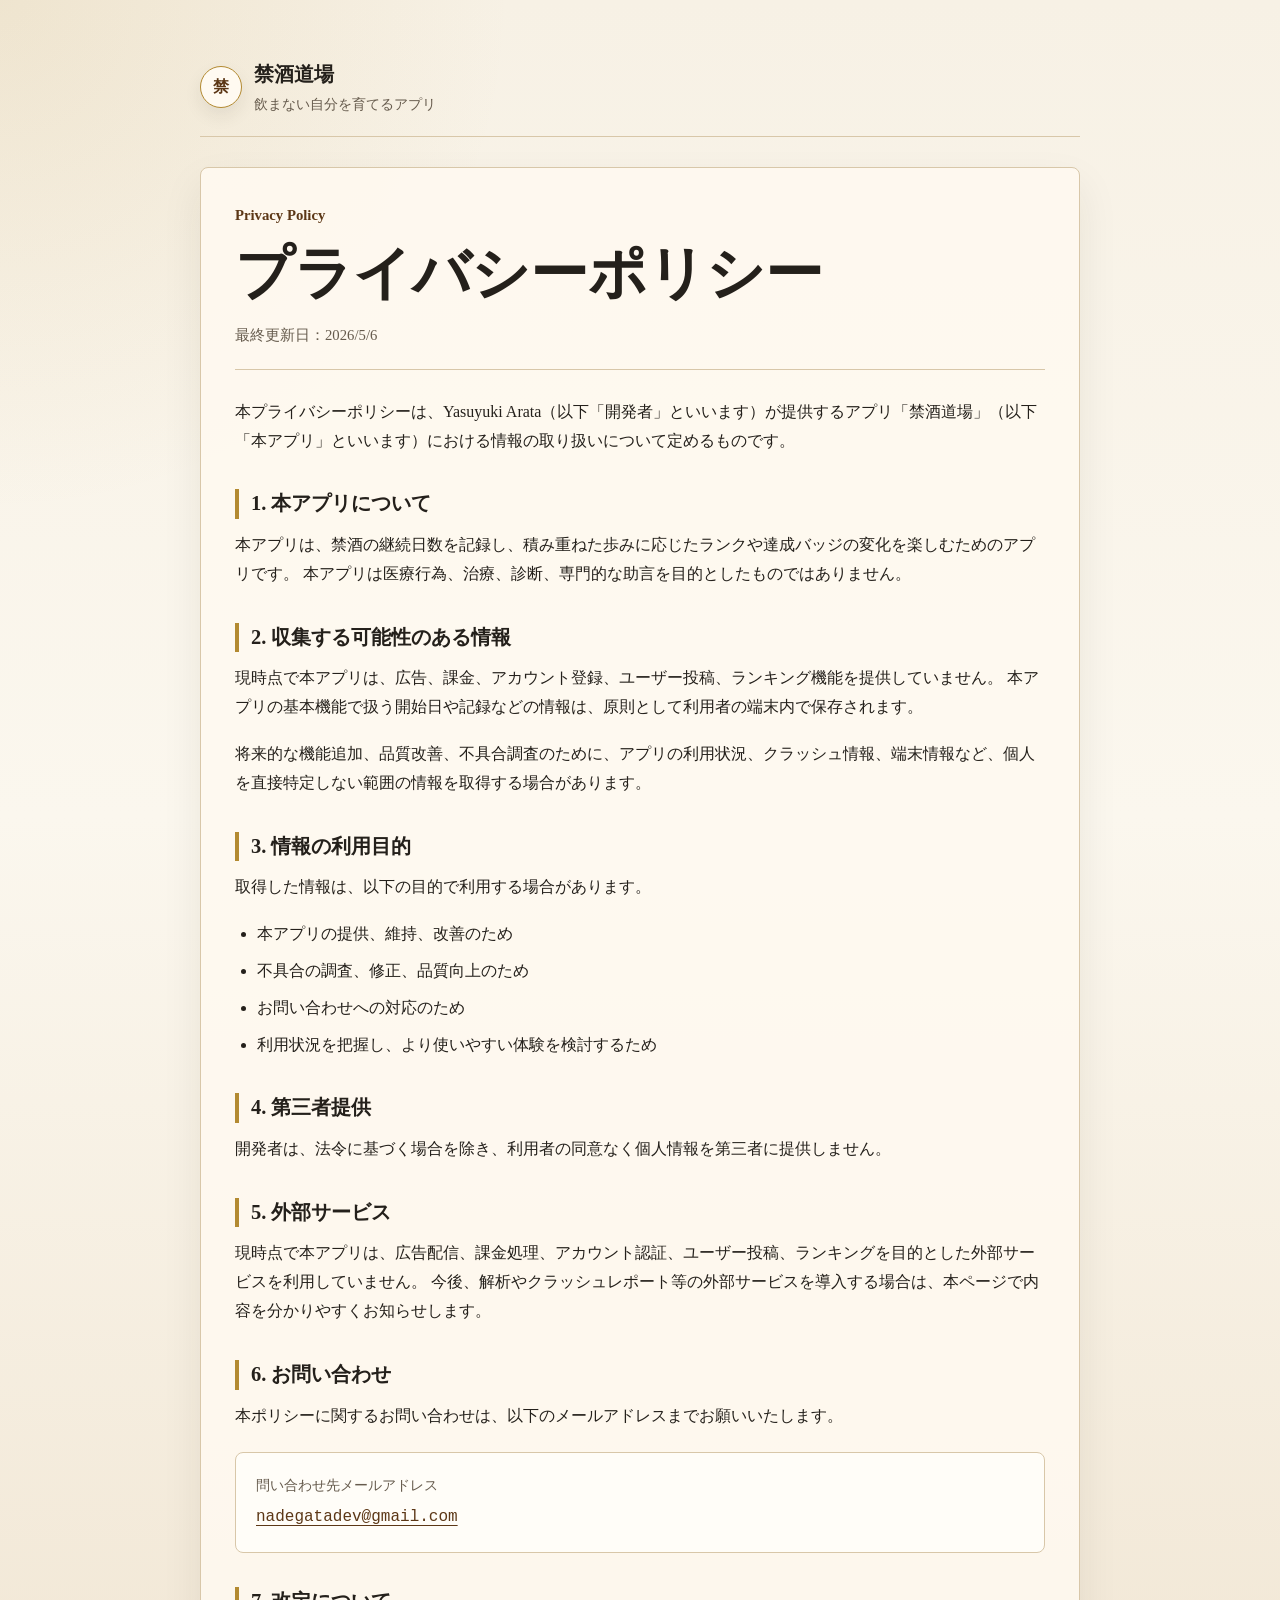
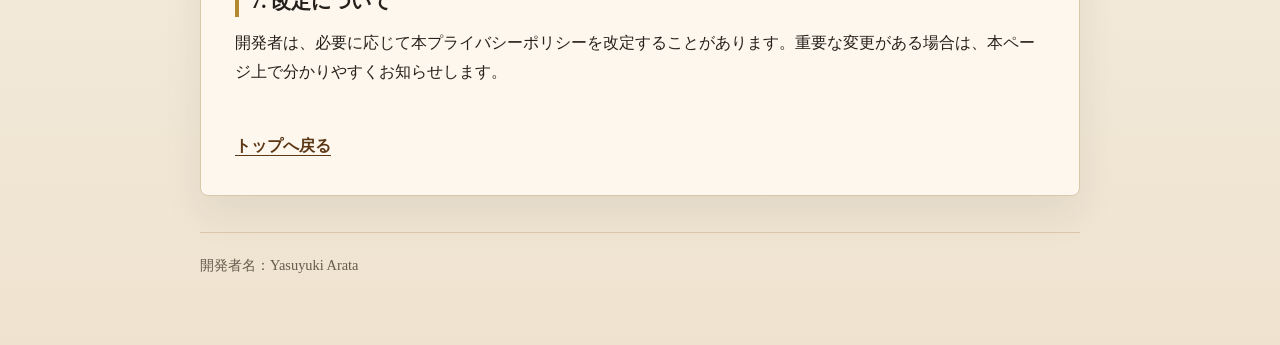
==== privacy/index.html @ 759e341c "Add GitHub Pages site" ====
<!doctype html>
<html lang="ja">
  <head>
    <meta charset="UTF-8">
    <meta name="viewport" content="width=device-width, initial-scale=1.0">
    <title>プライバシーポリシー | 禁酒道場</title>
    <meta name="description" content="禁酒道場のプライバシーポリシーです。収集する可能性のある情報、利用目的、第三者提供等について説明しています。">
    <link rel="stylesheet" href="../styles.css">
  </head>
  <body>
    <div class="site-shell">
      <header class="site-header">
        <a class="brand" href="../" aria-label="禁酒道場 トップ">
          <span class="brand-mark">禁</span>
          <span class="brand-text">
            <span class="brand-name">禁酒道場</span>
            <span class="brand-subtitle">飲まない自分を育てるアプリ</span>
          </span>
        </a>
      </header>

      <main class="page">
        <header class="page-header">
          <p class="eyebrow">Privacy Policy</p>
          <h1>プライバシーポリシー</h1>
          <p class="updated">最終更新日：2026/5/6</p>
        </header>

        <p>
          本プライバシーポリシーは、Yasuyuki Arata（以下「開発者」といいます）が提供するアプリ「禁酒道場」（以下「本アプリ」といいます）における情報の取り扱いについて定めるものです。
        </p>

        <h2>1. 本アプリについて</h2>
        <p>
          本アプリは、禁酒の継続日数を記録し、積み重ねた歩みに応じたランクや達成バッジの変化を楽しむためのアプリです。
          本アプリは医療行為、治療、診断、専門的な助言を目的としたものではありません。
        </p>

        <h2>2. 収集する可能性のある情報</h2>
        <p>
          現時点で本アプリは、広告、課金、アカウント登録、ユーザー投稿、ランキング機能を提供していません。
          本アプリの基本機能で扱う開始日や記録などの情報は、原則として利用者の端末内で保存されます。
        </p>
        <p>
          将来的な機能追加、品質改善、不具合調査のために、アプリの利用状況、クラッシュ情報、端末情報など、個人を直接特定しない範囲の情報を取得する場合があります。
        </p>

        <h2>3. 情報の利用目的</h2>
        <p>取得した情報は、以下の目的で利用する場合があります。</p>
        <ul>
          <li>本アプリの提供、維持、改善のため</li>
          <li>不具合の調査、修正、品質向上のため</li>
          <li>お問い合わせへの対応のため</li>
          <li>利用状況を把握し、より使いやすい体験を検討するため</li>
        </ul>

        <h2>4. 第三者提供</h2>
        <p>
          開発者は、法令に基づく場合を除き、利用者の同意なく個人情報を第三者に提供しません。
        </p>

        <h2>5. 外部サービス</h2>
        <p>
          現時点で本アプリは、広告配信、課金処理、アカウント認証、ユーザー投稿、ランキングを目的とした外部サービスを利用していません。
          今後、解析やクラッシュレポート等の外部サービスを導入する場合は、本ページで内容を分かりやすくお知らせします。
        </p>

        <h2>6. お問い合わせ</h2>
        <p>
          本ポリシーに関するお問い合わせは、以下のメールアドレスまでお願いいたします。
        </p>
        <div class="contact-box">
          <p class="contact-label">問い合わせ先メールアドレス</p>
          <p class="mail"><a href="mailto:nadegatadev@gmail.com">nadegatadev@gmail.com</a></p>
        </div>

        <h2>7. 改定について</h2>
        <p>
          開発者は、必要に応じて本プライバシーポリシーを改定することがあります。重要な変更がある場合は、本ページ上で分かりやすくお知らせします。
        </p>

        <a class="back-link" href="../">トップへ戻る</a>
      </main>

      <footer class="site-footer">
        <p>開発者名：Yasuyuki Arata</p>
      </footer>
    </div>
  </body>
</html>
---- styles.css ----
:root {
  --paper: #f7f1e5;
  --paper-deep: #efe3cf;
  --surface: #fffaf1;
  --ink: #24201b;
  --muted: #665b4d;
  --line: #d8c7a9;
  --accent: #8a5a20;
  --accent-deep: #5c3716;
  --gold: #b38a31;
  --shadow: rgba(36, 32, 27, 0.08);
}

* {
  box-sizing: border-box;
}

html {
  color: var(--ink);
  background:
    radial-gradient(circle at top left, rgba(179, 138, 49, 0.12), transparent 32rem),
    linear-gradient(180deg, var(--paper), #fbf7ee 42%, var(--paper-deep));
  font-family: "Hiragino Mincho ProN", "Yu Mincho", "YuMincho", "Noto Serif JP", serif;
  line-height: 1.8;
}

body {
  margin: 0;
  min-height: 100vh;
}

a {
  color: var(--accent-deep);
  text-decoration-thickness: 0.08em;
  text-underline-offset: 0.22em;
}

a:hover {
  color: var(--accent);
}

.site-shell {
  width: min(100%, 920px);
  margin: 0 auto;
  padding: 28px 20px 48px;
}

.site-header {
  padding: 28px 0 18px;
  border-bottom: 1px solid var(--line);
}

.brand {
  display: inline-flex;
  align-items: center;
  gap: 12px;
  color: var(--ink);
  text-decoration: none;
}

.brand-mark {
  display: grid;
  place-items: center;
  width: 42px;
  height: 42px;
  border: 1px solid var(--gold);
  border-radius: 50%;
  background: var(--surface);
  color: var(--accent-deep);
  font-weight: 700;
  line-height: 1;
  box-shadow: 0 8px 18px var(--shadow);
}

.brand-text {
  display: grid;
  gap: 0;
}

.brand-name {
  font-size: 1.25rem;
  font-weight: 700;
  letter-spacing: 0;
}

.brand-subtitle {
  color: var(--muted);
  font-size: 0.9rem;
}

.hero {
  padding: 56px 0 34px;
}

.eyebrow {
  margin: 0 0 10px;
  color: var(--accent-deep);
  font-size: 0.92rem;
  font-weight: 700;
}

h1 {
  margin: 0;
  font-size: clamp(2rem, 7vw, 3.6rem);
  line-height: 1.25;
  letter-spacing: 0;
}

.lead {
  max-width: 680px;
  margin: 18px 0 0;
  color: var(--muted);
  font-size: 1.05rem;
}

.page {
  margin-top: 30px;
  padding: 34px;
  border: 1px solid var(--line);
  border-radius: 8px;
  background: rgba(255, 250, 241, 0.88);
  box-shadow: 0 18px 42px var(--shadow);
}

.page-header {
  margin-bottom: 28px;
  padding-bottom: 20px;
  border-bottom: 1px solid var(--line);
}

.updated {
  margin: 12px 0 0;
  color: var(--muted);
  font-size: 0.92rem;
}

.nav-grid {
  display: grid;
  grid-template-columns: repeat(3, minmax(0, 1fr));
  gap: 16px;
  margin: 34px 0 0;
}

.nav-card {
  display: block;
  min-height: 168px;
  padding: 22px;
  border: 1px solid var(--line);
  border-radius: 8px;
  background: var(--surface);
  color: var(--ink);
  text-decoration: none;
  box-shadow: 0 14px 30px var(--shadow);
}

.nav-card:hover {
  border-color: var(--gold);
  color: var(--ink);
}

.nav-card strong {
  display: block;
  margin-bottom: 10px;
  color: var(--accent-deep);
  font-size: 1.18rem;
}

.nav-card span {
  color: var(--muted);
  font-size: 0.96rem;
}

h2 {
  margin: 34px 0 12px;
  padding-left: 12px;
  border-left: 4px solid var(--gold);
  font-size: 1.28rem;
  line-height: 1.45;
  letter-spacing: 0;
}

h2:first-child {
  margin-top: 0;
}

p,
ul,
ol {
  margin: 0 0 18px;
}

ul,
ol {
  padding-left: 1.4em;
}

li + li {
  margin-top: 8px;
}

.notice {
  margin: 24px 0;
  padding: 18px 20px;
  border: 1px solid var(--line);
  border-left: 5px solid var(--accent);
  border-radius: 8px;
  background: #fffdf8;
}

.contact-box {
  margin: 22px 0;
  padding: 20px;
  border: 1px solid var(--line);
  border-radius: 8px;
  background: #fffdf8;
}

.contact-label {
  margin: 0 0 4px;
  color: var(--muted);
  font-size: 0.9rem;
}

.mail {
  margin: 0;
  font-family: ui-monospace, SFMono-Regular, Menlo, Monaco, Consolas, monospace;
  font-size: 1rem;
  overflow-wrap: anywhere;
}

.back-link {
  display: inline-block;
  margin-top: 28px;
  font-weight: 700;
}

.site-footer {
  margin-top: 36px;
  padding-top: 20px;
  border-top: 1px solid var(--line);
  color: var(--muted);
  font-size: 0.9rem;
}

@media (max-width: 720px) {
  .site-shell {
    padding: 20px 16px 36px;
  }

  .site-header {
    padding-top: 18px;
  }

  .hero {
    padding: 40px 0 24px;
  }

  .page {
    margin-top: 22px;
    padding: 24px 18px;
  }

  .nav-grid {
    grid-template-columns: 1fr;
  }

  .nav-card {
    min-height: auto;
  }
}
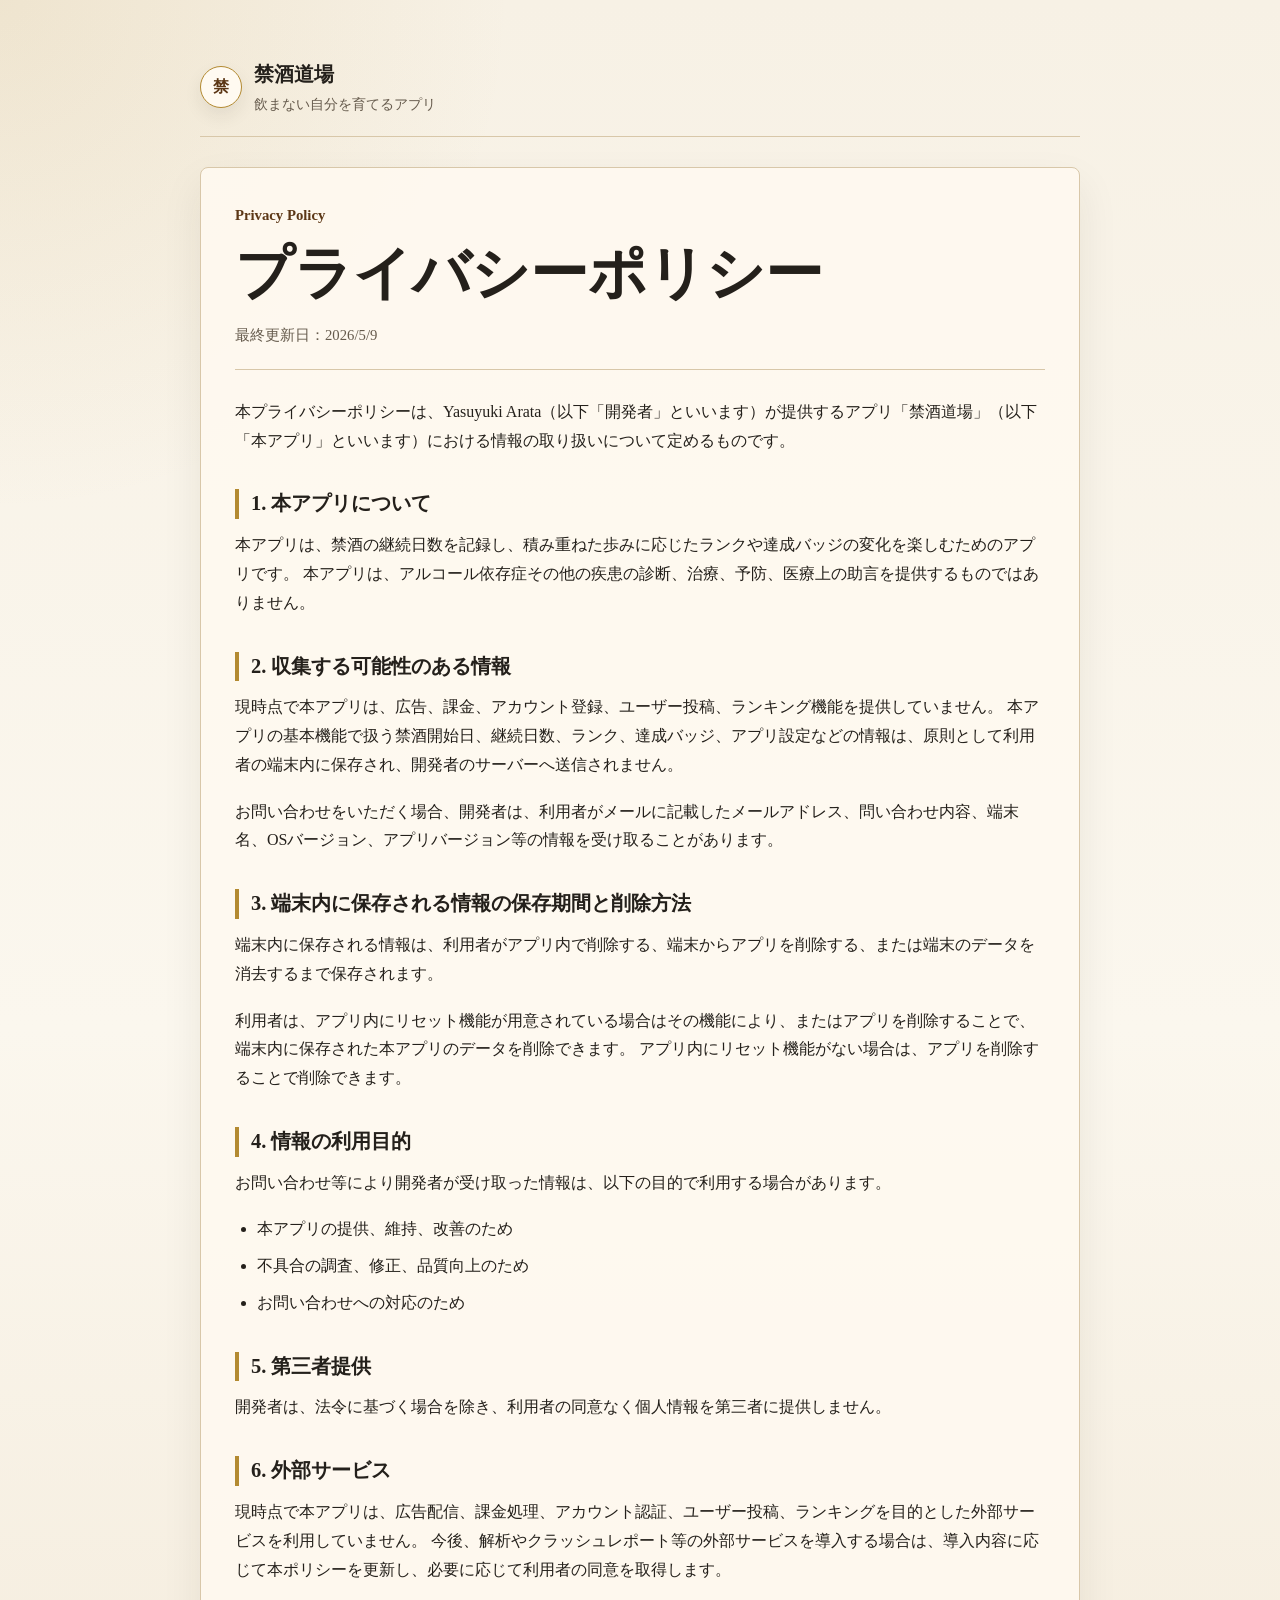
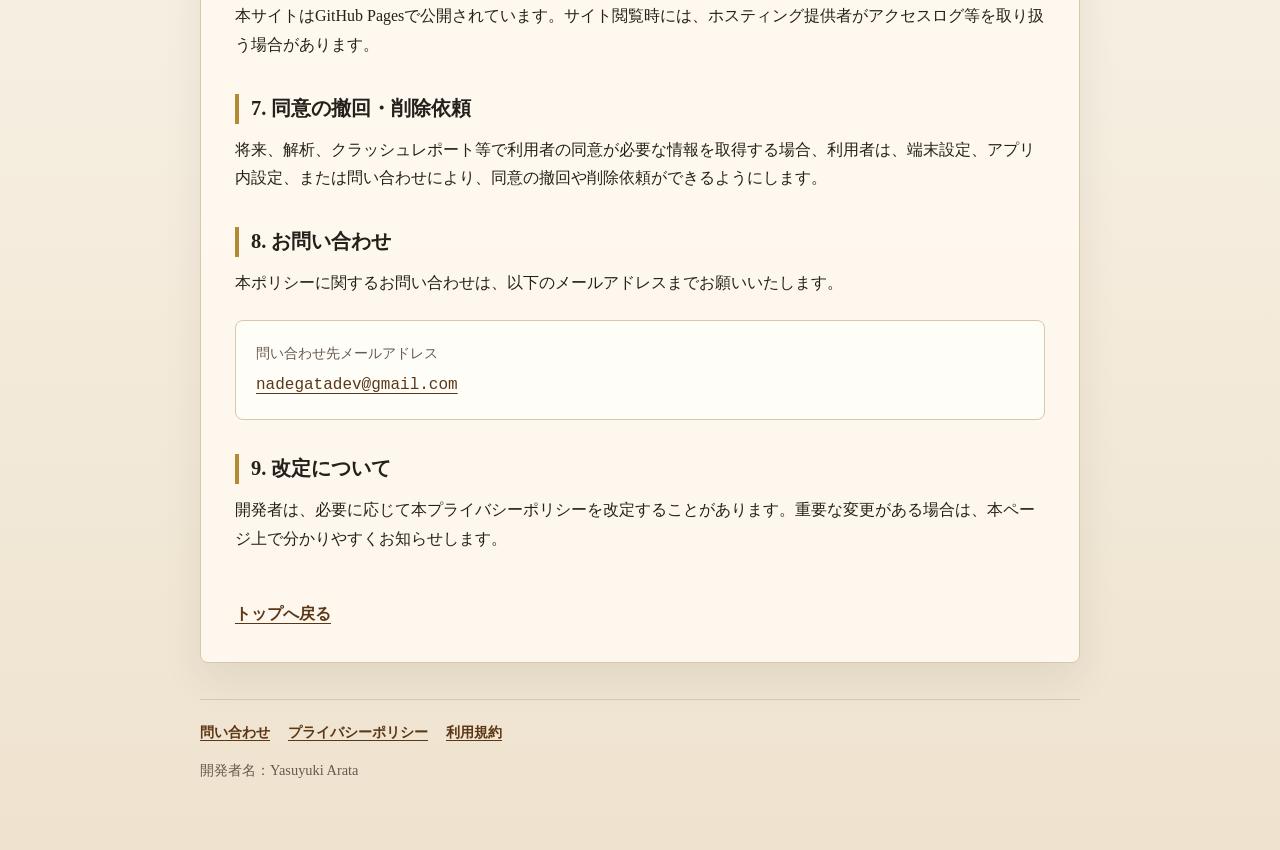
==== commit c17b658d: "Update App Store support pages" ====
--- a/privacy/index.html
+++ b/privacy/index.html
@@ -5,9 +5,12 @@
     <meta name="viewport" content="width=device-width, initial-scale=1.0">
     <title>プライバシーポリシー | 禁酒道場</title>
     <meta name="description" content="禁酒道場のプライバシーポリシーです。収集する可能性のある情報、利用目的、第三者提供等について説明しています。">
+    <link rel="canonical" href="https://ndgtlft.github.io/kinsyu-dojo-pages/privacy/">
+    <link rel="icon" href="../favicon.svg" type="image/svg+xml">
     <link rel="stylesheet" href="../styles.css">
   </head>
   <body>
+    <a class="skip-link" href="#main-content">本文へ移動</a>
     <div class="site-shell">
       <header class="site-header">
         <a class="brand" href="../" aria-label="禁酒道場 トップ">
@@ -19,11 +22,11 @@
         </a>
       </header>
 
-      <main class="page">
+      <main id="main-content" class="page">
         <header class="page-header">
           <p class="eyebrow">Privacy Policy</p>
           <h1>プライバシーポリシー</h1>
-          <p class="updated">最終更新日：2026/5/6</p>
+          <p class="updated">最終更新日：2026/5/9</p>
         </header>
 
         <p>
@@ -33,39 +36,55 @@
         <h2>1. 本アプリについて</h2>
         <p>
           本アプリは、禁酒の継続日数を記録し、積み重ねた歩みに応じたランクや達成バッジの変化を楽しむためのアプリです。
-          本アプリは医療行為、治療、診断、専門的な助言を目的としたものではありません。
+          本アプリは、アルコール依存症その他の疾患の診断、治療、予防、医療上の助言を提供するものではありません。
         </p>
 
         <h2>2. 収集する可能性のある情報</h2>
         <p>
           現時点で本アプリは、広告、課金、アカウント登録、ユーザー投稿、ランキング機能を提供していません。
-          本アプリの基本機能で扱う開始日や記録などの情報は、原則として利用者の端末内で保存されます。
+          本アプリの基本機能で扱う禁酒開始日、継続日数、ランク、達成バッジ、アプリ設定などの情報は、原則として利用者の端末内に保存され、開発者のサーバーへ送信されません。
         </p>
         <p>
-          将来的な機能追加、品質改善、不具合調査のために、アプリの利用状況、クラッシュ情報、端末情報など、個人を直接特定しない範囲の情報を取得する場合があります。
+          お問い合わせをいただく場合、開発者は、利用者がメールに記載したメールアドレス、問い合わせ内容、端末名、OSバージョン、アプリバージョン等の情報を受け取ることがあります。
         </p>
 
-        <h2>3. 情報の利用目的</h2>
-        <p>取得した情報は、以下の目的で利用する場合があります。</p>
+        <h2>3. 端末内に保存される情報の保存期間と削除方法</h2>
+        <p>
+          端末内に保存される情報は、利用者がアプリ内で削除する、端末からアプリを削除する、または端末のデータを消去するまで保存されます。
+        </p>
+        <p>
+          利用者は、アプリ内にリセット機能が用意されている場合はその機能により、またはアプリを削除することで、端末内に保存された本アプリのデータを削除できます。
+          アプリ内にリセット機能がない場合は、アプリを削除することで削除できます。
+        </p>
+
+        <h2>4. 情報の利用目的</h2>
+        <p>お問い合わせ等により開発者が受け取った情報は、以下の目的で利用する場合があります。</p>
         <ul>
           <li>本アプリの提供、維持、改善のため</li>
           <li>不具合の調査、修正、品質向上のため</li>
           <li>お問い合わせへの対応のため</li>
-          <li>利用状況を把握し、より使いやすい体験を検討するため</li>
         </ul>
 
-        <h2>4. 第三者提供</h2>
+        <h2>5. 第三者提供</h2>
         <p>
           開発者は、法令に基づく場合を除き、利用者の同意なく個人情報を第三者に提供しません。
         </p>
 
-        <h2>5. 外部サービス</h2>
+        <h2>6. 外部サービス</h2>
         <p>
           現時点で本アプリは、広告配信、課金処理、アカウント認証、ユーザー投稿、ランキングを目的とした外部サービスを利用していません。
-          今後、解析やクラッシュレポート等の外部サービスを導入する場合は、本ページで内容を分かりやすくお知らせします。
+          今後、解析やクラッシュレポート等の外部サービスを導入する場合は、導入内容に応じて本ポリシーを更新し、必要に応じて利用者の同意を取得します。
+        </p>
+        <p>
+          本サイトはGitHub Pagesで公開されています。サイト閲覧時には、ホスティング提供者がアクセスログ等を取り扱う場合があります。
         </p>
 
-        <h2>6. お問い合わせ</h2>
+        <h2>7. 同意の撤回・削除依頼</h2>
+        <p>
+          将来、解析、クラッシュレポート等で利用者の同意が必要な情報を取得する場合、利用者は、端末設定、アプリ内設定、または問い合わせにより、同意の撤回や削除依頼ができるようにします。
+        </p>
+
+        <h2>8. お問い合わせ</h2>
         <p>
           本ポリシーに関するお問い合わせは、以下のメールアドレスまでお願いいたします。
         </p>
@@ -74,7 +93,7 @@
           <p class="mail"><a href="mailto:nadegatadev@gmail.com">nadegatadev@gmail.com</a></p>
         </div>
 
-        <h2>7. 改定について</h2>
+        <h2>9. 改定について</h2>
         <p>
           開発者は、必要に応じて本プライバシーポリシーを改定することがあります。重要な変更がある場合は、本ページ上で分かりやすくお知らせします。
         </p>
@@ -83,6 +102,11 @@
       </main>
 
       <footer class="site-footer">
+        <nav class="footer-nav" aria-label="フッター">
+          <a href="../support/">問い合わせ</a>
+          <a href="../privacy/">プライバシーポリシー</a>
+          <a href="../terms/">利用規約</a>
+        </nav>
         <p>開発者名：Yasuyuki Arata</p>
       </footer>
     </div>
--- a/styles.css
+++ b/styles.css
@@ -20,8 +20,10 @@
   background:
     radial-gradient(circle at top left, rgba(179, 138, 49, 0.12), transparent 32rem),
     linear-gradient(180deg, var(--paper), #fbf7ee 42%, var(--paper-deep));
+  color-scheme: light;
   font-family: "Hiragino Mincho ProN", "Yu Mincho", "YuMincho", "Noto Serif JP", serif;
   line-height: 1.8;
+  -webkit-text-size-adjust: 100%;
 }
 
 body {
@@ -37,6 +39,31 @@
 
 a:hover {
   color: var(--accent);
+}
+
+a:focus-visible {
+  outline: 3px solid var(--accent);
+  outline-offset: 4px;
+}
+
+.skip-link {
+  position: fixed;
+  top: 12px;
+  left: 12px;
+  z-index: 10;
+  padding: 8px 12px;
+  border-radius: 8px;
+  background: var(--accent-deep);
+  color: #fffaf1;
+  font-weight: 700;
+  text-decoration: none;
+  transform: translateY(-150%);
+  transition: transform 120ms ease-out;
+}
+
+.skip-link:focus-visible {
+  color: #fffaf1;
+  transform: translateY(0);
 }
 
 .site-shell {
@@ -113,6 +140,10 @@
   font-size: 1.05rem;
 }
 
+.text-nowrap {
+  white-space: nowrap;
+}
+
 .page {
   margin-top: 30px;
   padding: 34px;
@@ -242,6 +273,17 @@
   font-size: 0.9rem;
 }
 
+.footer-nav {
+  display: flex;
+  flex-wrap: wrap;
+  gap: 8px 18px;
+  margin-bottom: 12px;
+}
+
+.footer-nav a {
+  font-weight: 700;
+}
+
 @media (max-width: 720px) {
   .site-shell {
     padding: 20px 16px 36px;
